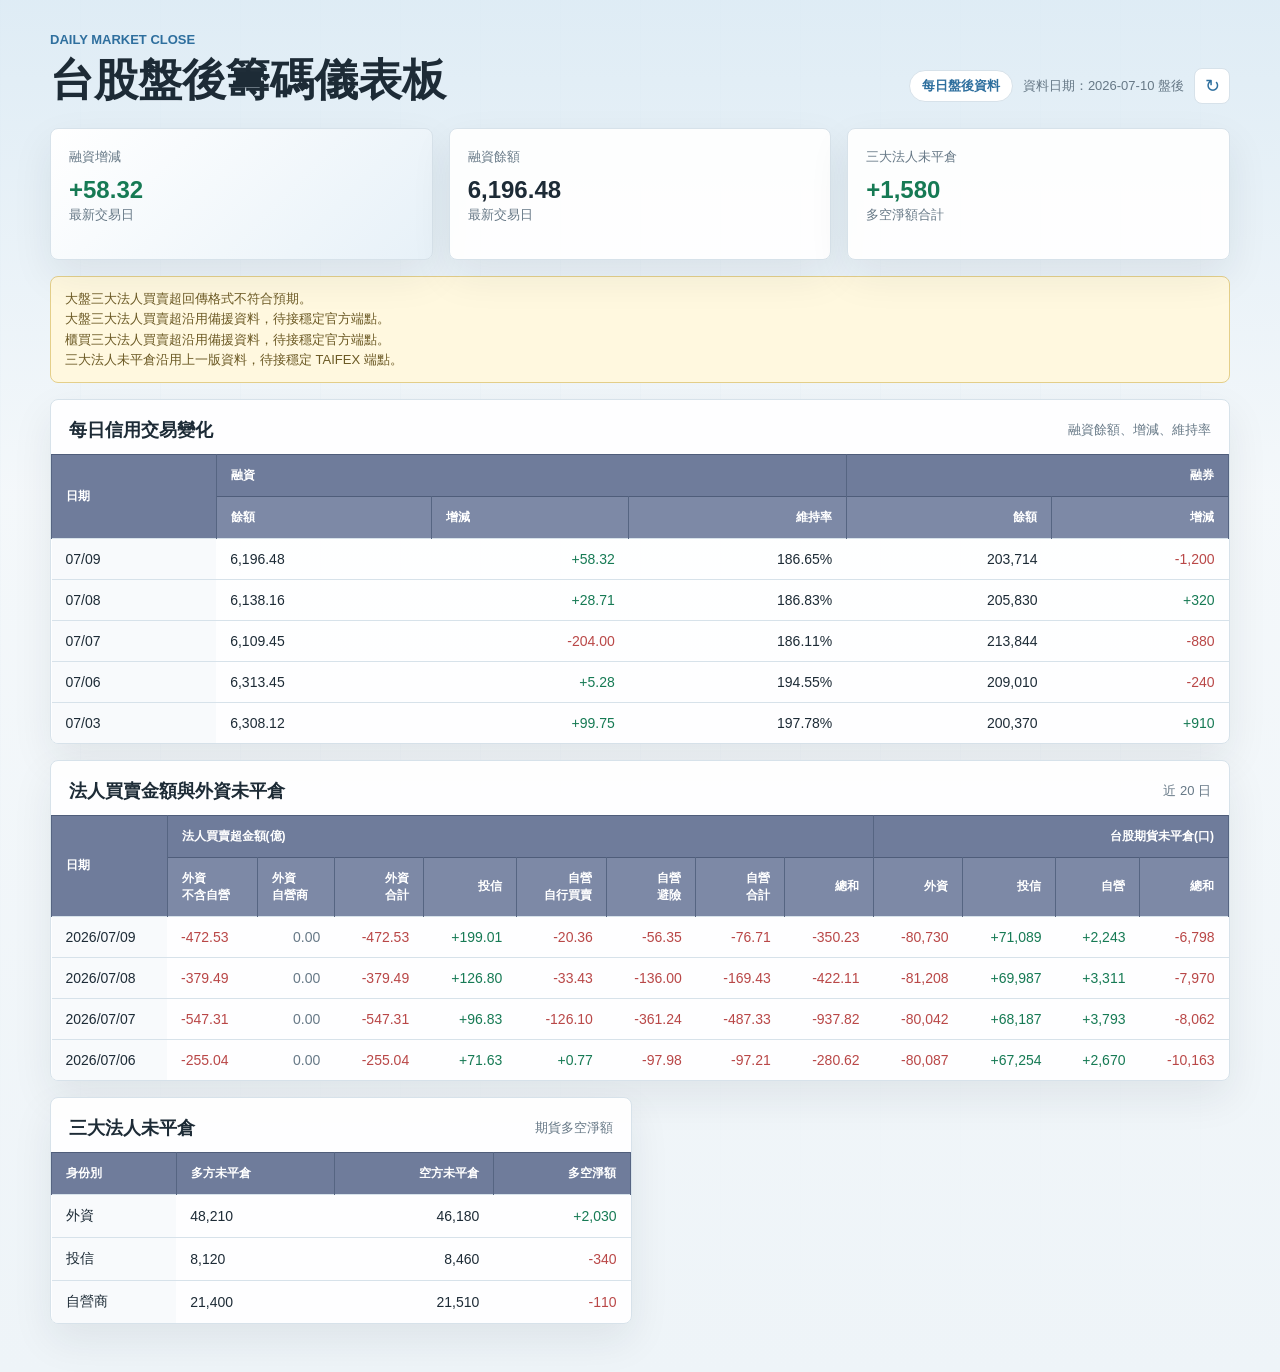
==== index.html @ 30b4d4ce "feat: add institutional history table" ====
<!doctype html>
<html lang="zh-Hant">
  <head>
    <meta charset="utf-8">
    <meta name="viewport" content="width=device-width, initial-scale=1">
    <title>台股盤後籌碼儀表板</title>
    <link rel="stylesheet" href="assets/styles.css">
  </head>
  <body>
    <main class="dashboard">
      <header class="topbar">
        <div>
          <p class="eyebrow">Daily Market Close</p>
          <h1>台股盤後籌碼儀表板</h1>
        </div>
        <div class="status-panel">
          <span id="dataStatus" class="status-pill">載入中</span>
          <span id="updatedAt" class="muted">資料日期：--</span>
          <button id="refreshButton" class="icon-button" type="button" title="重新整理" aria-label="重新整理">↻</button>
        </div>
      </header>

      <section class="summary-grid three" aria-label="盤後摘要">
        <article class="metric-card strong">
          <span class="metric-label">融資增減</span>
          <strong id="creditTotal">--</strong>
          <span class="muted">最新交易日</span>
        </article>
        <article class="metric-card">
          <span class="metric-label">融資餘額</span>
          <strong id="marginBalanceTotal">--</strong>
          <span class="muted">最新交易日</span>
        </article>
        <article class="metric-card">
          <span class="metric-label">三大法人未平倉</span>
          <strong id="futuresTotal">--</strong>
          <span class="muted">多空淨額合計</span>
        </article>
      </section>

      <section id="sourceIssues" class="notice" hidden></section>

      <section class="content-grid">
        <article class="panel full focus-panel">
          <div class="panel-header">
            <h2>每日信用交易變化</h2>
            <span class="muted">融資餘額、增減、維持率</span>
          </div>
          <div class="table-wrap credit-table-wrap">
            <table class="data-table credit-table">
              <thead>
                <tr>
                  <th rowspan="2">日期</th>
                  <th colspan="3">融資</th>
                  <th colspan="2">融券</th>
                </tr>
                <tr>
                  <th>餘額</th>
                  <th>增減</th>
                  <th>維持率</th>
                  <th>餘額</th>
                  <th>增減</th>
                </tr>
              </thead>
              <tbody id="creditHistoryRows"></tbody>
            </table>
          </div>
        </article>

        <article class="panel full">
          <div class="panel-header">
            <h2>法人買賣金額與外資未平倉</h2>
            <span class="muted">近 20 日</span>
          </div>
          <div class="table-wrap">
            <table class="data-table institution-history-table">
              <thead>
                <tr>
                  <th rowspan="2">日期</th>
                  <th colspan="8">法人買賣超金額(億)</th>
                  <th colspan="4">台股期貨未平倉(口)</th>
                </tr>
                <tr>
                  <th>外資<br>不含自營</th>
                  <th>外資<br>自營商</th>
                  <th>外資<br>合計</th>
                  <th>投信</th>
                  <th>自營<br>自行買賣</th>
                  <th>自營<br>避險</th>
                  <th>自營<br>合計</th>
                  <th>總和</th>
                  <th>外資</th>
                  <th>投信</th>
                  <th>自營</th>
                  <th>總和</th>
                </tr>
              </thead>
              <tbody id="institutionalHistoryRows"></tbody>
            </table>
          </div>
        </article>

        <article class="panel">
          <div class="panel-header">
            <h2>三大法人未平倉</h2>
            <span class="muted">期貨多空淨額</span>
          </div>
          <div class="table-wrap">
            <table class="data-table">
              <thead>
                <tr>
                  <th>身份別</th>
                  <th>多方未平倉</th>
                  <th>空方未平倉</th>
                  <th>多空淨額</th>
                </tr>
              </thead>
              <tbody id="futuresRows"></tbody>
            </table>
          </div>
        </article>

      </section>
    </main>

    <script src="assets/app.js"></script>
  </body>
</html>
---- assets/styles.css ----
:root {
  --bg: #eef4f8;
  --surface: #ffffff;
  --surface-soft: #f7fafc;
  --line: #d7e2ea;
  --text: #1d2b36;
  --muted: #667886;
  --blue: #2e6f9e;
  --blue-soft: #dbeaf4;
  --green: #167a54;
  --red: #b94747;
  --shadow: 0 16px 40px rgba(29, 43, 54, 0.08);
}

* {
  box-sizing: border-box;
}

body {
  margin: 0;
  min-height: 100vh;
  color: var(--text);
  background:
    linear-gradient(180deg, rgba(219, 234, 244, 0.9), rgba(238, 244, 248, 0.65) 36%, var(--bg)),
    repeating-linear-gradient(90deg, rgba(46, 111, 158, 0.05) 0 1px, transparent 1px 80px);
  font-family: "Noto Sans TC", "Microsoft JhengHei", sans-serif;
}

.dashboard {
  width: min(1180px, calc(100% - 32px));
  margin: 0 auto;
  padding: 32px 0 48px;
}

.topbar {
  display: flex;
  align-items: flex-end;
  justify-content: space-between;
  gap: 24px;
  margin-bottom: 24px;
}

.eyebrow {
  margin: 0 0 8px;
  color: var(--blue);
  font-size: 13px;
  font-weight: 700;
  letter-spacing: 0;
  text-transform: uppercase;
}

h1,
h2 {
  margin: 0;
  letter-spacing: 0;
}

h1 {
  font-size: clamp(28px, 4vw, 44px);
  line-height: 1.12;
}

h2 {
  font-size: 18px;
}

.status-panel {
  display: flex;
  align-items: center;
  justify-content: flex-end;
  gap: 10px;
  flex-wrap: wrap;
}

.status-pill {
  display: inline-flex;
  align-items: center;
  min-height: 32px;
  padding: 6px 12px;
  border: 1px solid var(--line);
  border-radius: 999px;
  background: var(--surface);
  color: var(--blue);
  font-size: 13px;
  font-weight: 700;
}

.icon-button {
  width: 36px;
  height: 36px;
  border: 1px solid var(--line);
  border-radius: 8px;
  background: var(--surface);
  color: var(--blue);
  cursor: pointer;
  font-size: 18px;
  line-height: 1;
}

.icon-button:hover {
  background: var(--blue-soft);
}

.summary-grid,
.content-grid {
  display: grid;
  gap: 16px;
}

.summary-grid {
  grid-template-columns: 1.4fr repeat(3, 1fr);
  margin-bottom: 16px;
}

.summary-grid.three {
  grid-template-columns: repeat(3, 1fr);
}

.content-grid {
  grid-template-columns: 1fr 1fr;
}

.metric-card,
.panel {
  border: 1px solid var(--line);
  border-radius: 8px;
  background: rgba(255, 255, 255, 0.94);
  box-shadow: var(--shadow);
}

.metric-card {
  min-height: 132px;
  padding: 18px;
}

.metric-card.strong {
  background: linear-gradient(135deg, #ffffff 0%, #e7f1f8 100%);
}

.metric-label,
.muted {
  color: var(--muted);
  font-size: 13px;
}

.metric-card strong {
  display: block;
  margin-top: 10px;
  font-size: 24px;
  line-height: 1.2;
}

.metric-row {
  display: flex;
  align-items: baseline;
  gap: 12px;
  flex-wrap: wrap;
  margin-top: 8px;
}

.metric-value {
  font-size: 34px;
  font-weight: 800;
}

.metric-change {
  font-size: 15px;
  font-weight: 800;
}

.positive {
  color: var(--green);
}

.negative {
  color: var(--red);
}

.neutral {
  color: var(--muted);
}

.panel {
  min-width: 0;
  overflow: hidden;
}

.panel.full {
  grid-column: 1 / -1;
}

.notice {
  margin-bottom: 16px;
  padding: 12px 14px;
  border: 1px solid #e4cf8a;
  border-radius: 8px;
  background: #fff8df;
  color: #6b5924;
  font-size: 13px;
  line-height: 1.55;
}

.panel-header {
  display: flex;
  align-items: center;
  justify-content: space-between;
  gap: 16px;
  padding: 18px 18px 12px;
}

.table-wrap {
  overflow-x: auto;
}

table {
  width: 100%;
  border-collapse: collapse;
  font-size: 14px;
}

.data-table {
  min-width: 520px;
}

.credit-table {
  min-width: 620px;
}

.institution-history-table {
  min-width: 1120px;
}

th,
td {
  padding: 12px 14px;
  border-top: 1px solid var(--line);
  text-align: right;
  white-space: nowrap;
}

th:first-child,
td:first-child,
th:nth-child(2),
td:nth-child(2) {
  text-align: left;
}

th {
  background: #6f7c9b;
  color: #ffffff;
  border-top-color: #4f5d7a;
  border-left: 1px solid #566582;
  border-right: 1px solid #566582;
}

.data-table thead tr:nth-child(2) th {
  background: #7d89a6;
}

.data-table td:first-child,
.data-table th:first-child {
  position: sticky;
  left: 0;
  z-index: 1;
  background: #f8fafc;
  color: var(--text);
}

.data-table th:first-child {
  z-index: 2;
  background: #6f7c9b;
  color: #ffffff;
}

.data-table thead th {
  color: var(--muted);
  font-size: 12px;
  font-weight: 700;
}

.data-table thead th {
  color: #ffffff;
}

td {
  font-variant-numeric: tabular-nums;
}

.empty-row td {
  color: var(--muted);
  text-align: left;
}

@media (max-width: 900px) {
  .topbar {
    align-items: flex-start;
    flex-direction: column;
  }

  .status-panel {
    justify-content: flex-start;
  }

  .summary-grid,
  .content-grid {
    grid-template-columns: 1fr;
  }

  .metric-card {
    min-height: auto;
  }
}

@media (max-width: 560px) {
  .dashboard {
    width: 100%;
    padding: 12px 10px 28px;
  }

  .topbar {
    gap: 12px;
    margin-bottom: 12px;
  }

  .eyebrow {
    margin-bottom: 4px;
    font-size: 11px;
  }

  h1 {
    font-size: 22px;
  }

  .panel-header {
    align-items: center;
    flex-direction: row;
    padding: 12px 12px 8px;
  }

  h2 {
    font-size: 16px;
  }

  .summary-grid {
    gap: 8px;
    margin-bottom: 10px;
  }

  .metric-card {
    padding: 12px;
  }

  .metric-card strong {
    margin-top: 6px;
    font-size: 22px;
  }

  .notice {
    margin-bottom: 10px;
    padding: 10px 12px;
  }

  .table-wrap {
    border-top: 1px solid var(--line);
    -webkit-overflow-scrolling: touch;
  }

  th,
  td {
    padding: 9px 10px;
    font-size: 13px;
  }

  .content-grid {
    gap: 10px;
  }
}
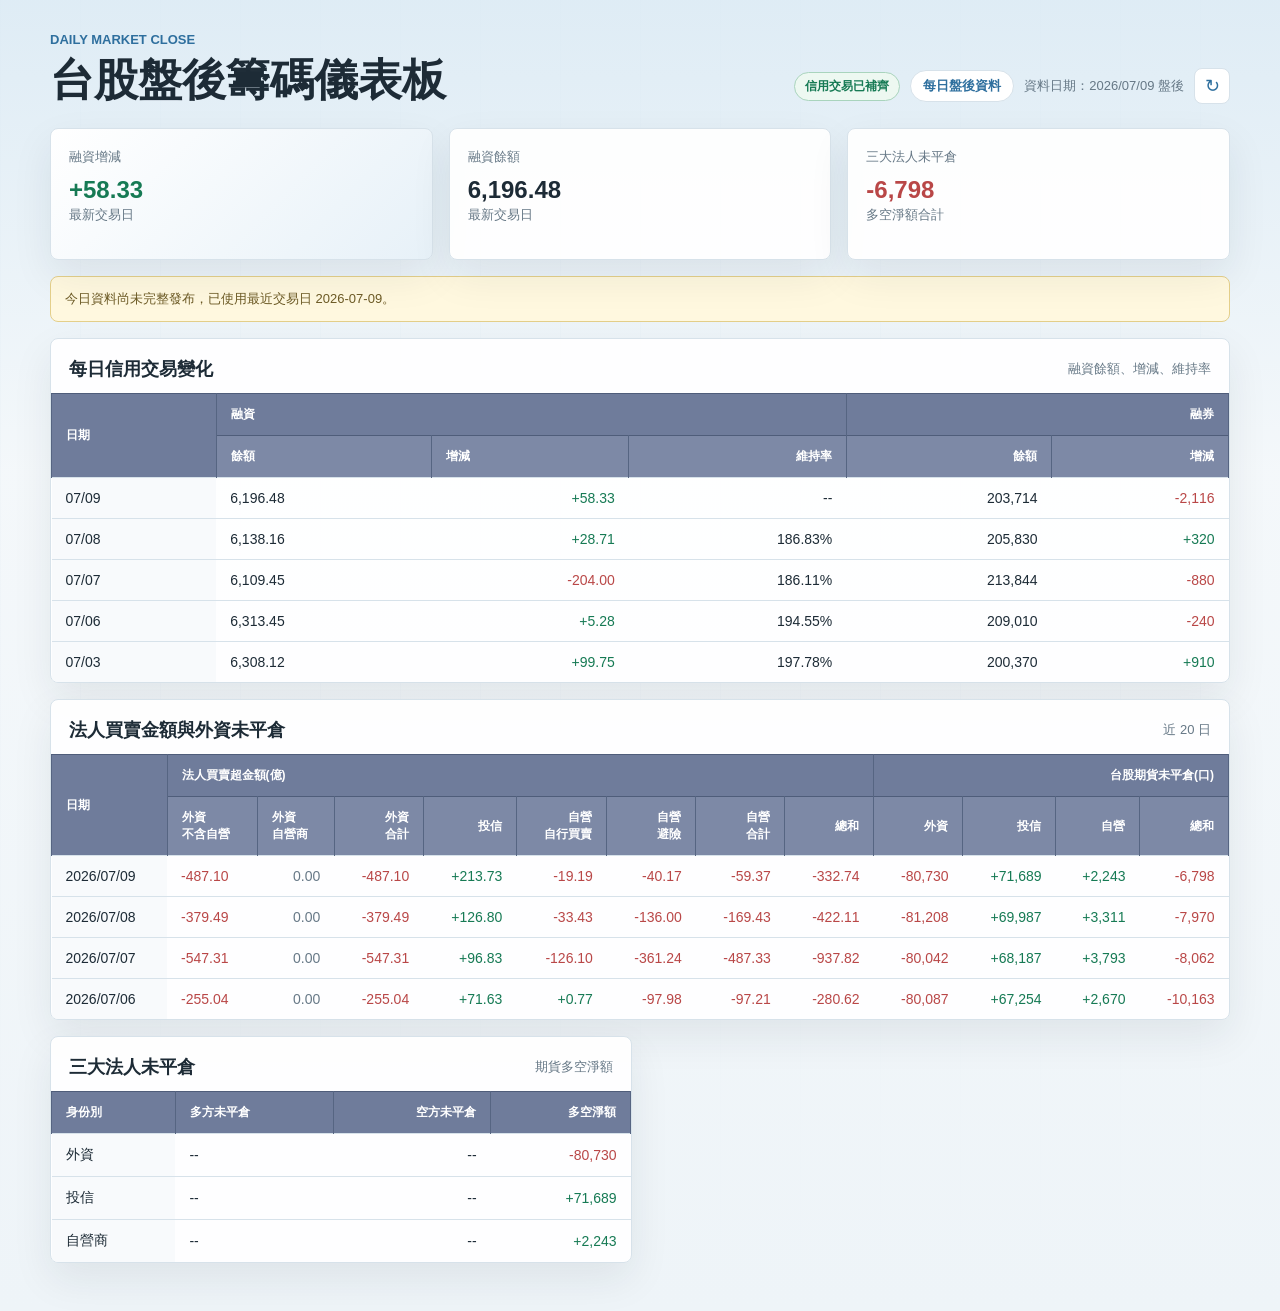
==== commit 0978fb0a: "feat: show market data completeness status" ====
--- a/index.html
+++ b/index.html
@@ -14,6 +14,7 @@
           <h1>台股盤後籌碼儀表板</h1>
         </div>
         <div class="status-panel">
+          <span id="dataVersion" class="data-version">--</span>
           <span id="dataStatus" class="status-pill">載入中</span>
           <span id="updatedAt" class="muted">資料日期：--</span>
           <button id="refreshButton" class="icon-button" type="button" title="重新整理" aria-label="重新整理">↻</button>
--- a/assets/styles.css
+++ b/assets/styles.css
@@ -85,6 +85,31 @@
   font-weight: 700;
 }
 
+.data-version {
+  display: inline-flex;
+  align-items: center;
+  min-height: 28px;
+  padding: 5px 10px;
+  border: 1px solid #cbd9e4;
+  border-radius: 999px;
+  background: #edf4f8;
+  color: #496b82;
+  font-size: 12px;
+  font-weight: 700;
+}
+
+.data-version[data-stage="complete"] {
+  border-color: #a9d4bd;
+  background: #edf8f1;
+  color: var(--green);
+}
+
+.data-version[data-stage="preliminary"] {
+  border-color: #e6cf90;
+  background: #fff8df;
+  color: #806424;
+}
+
 .icon-button {
   width: 36px;
   height: 36px;
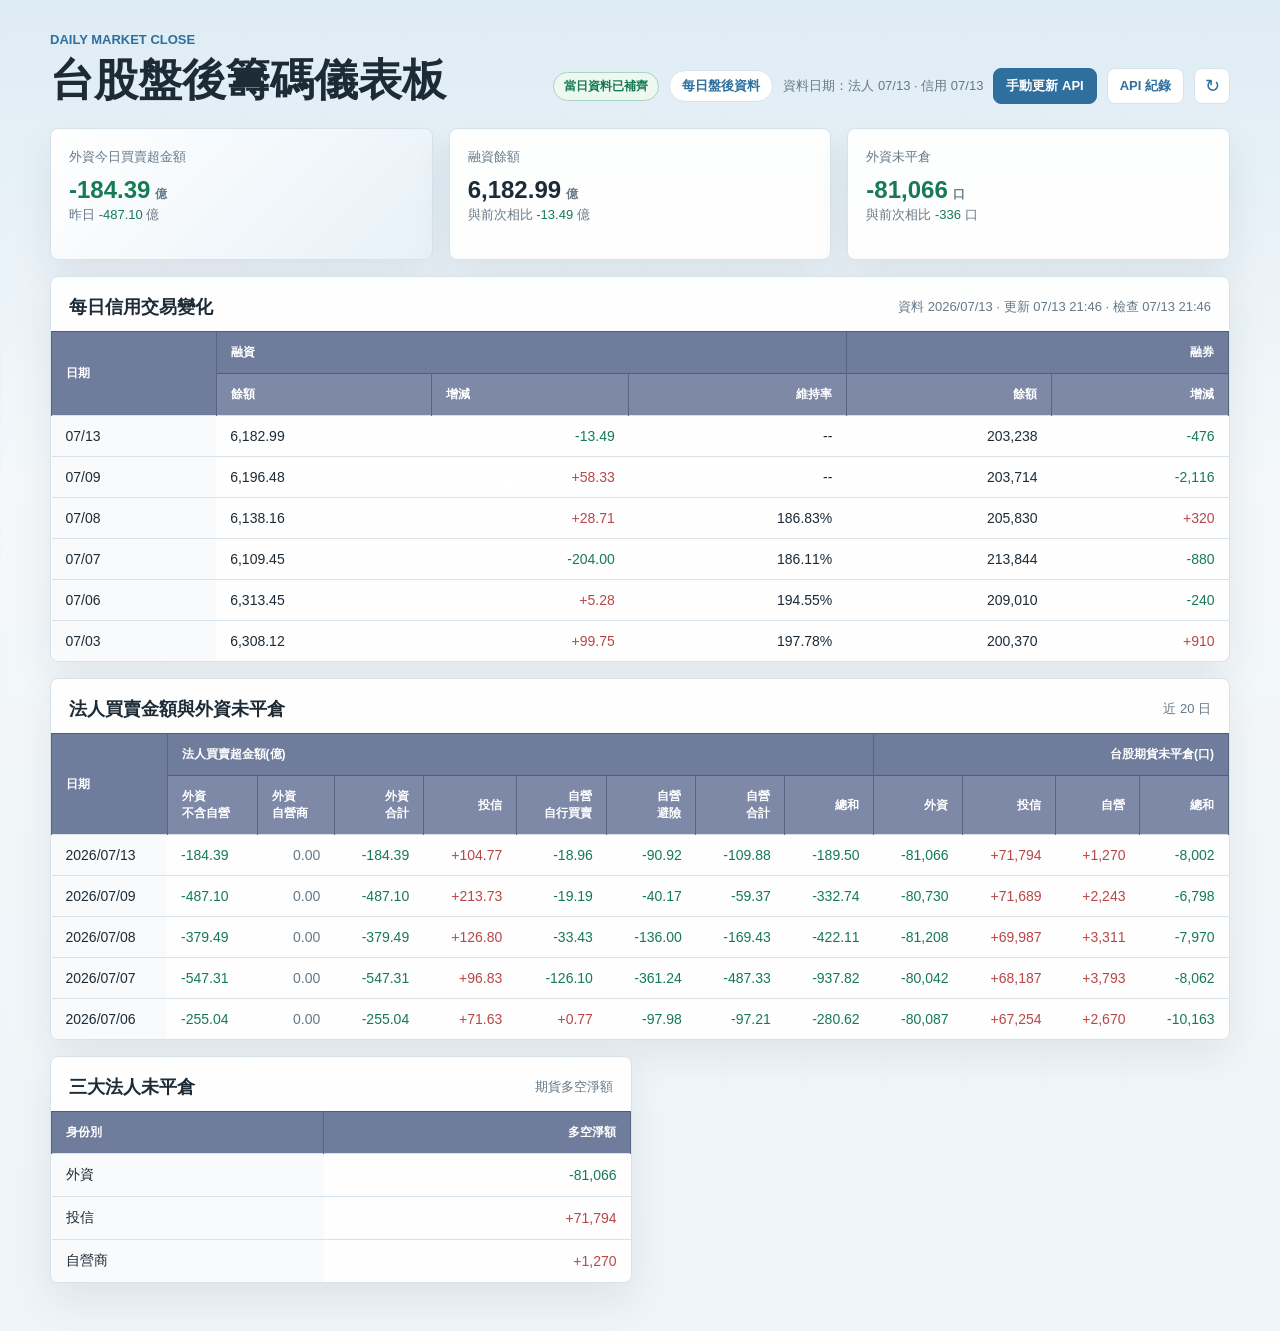
==== commit ebe5bfa2: "feat: update market sections independently" ====
--- a/index.html
+++ b/index.html
@@ -17,6 +17,8 @@
           <span id="dataVersion" class="data-version">--</span>
           <span id="dataStatus" class="status-pill">載入中</span>
           <span id="updatedAt" class="muted">資料日期：--</span>
+          <a class="action-link" href="https://github.com/b125482223-hue/STOCK_MINE/actions/workflows/update-market-data.yml" target="_blank" rel="noopener noreferrer">手動更新 API</a>
+          <a class="action-link secondary" href="data/logs/api-call-history.json" target="_blank" rel="noopener noreferrer">API 紀錄</a>
           <button id="refreshButton" class="icon-button" type="button" title="重新整理" aria-label="重新整理">↻</button>
         </div>
       </header>
@@ -45,7 +47,7 @@
         <article class="panel full focus-panel">
           <div class="panel-header">
             <h2>每日信用交易變化</h2>
-            <span class="muted">融資餘額、增減、維持率</span>
+            <span id="creditUpdatedAt" class="muted update-time">信用資料：--</span>
           </div>
           <div class="table-wrap credit-table-wrap">
             <table class="data-table credit-table">
--- a/assets/styles.css
+++ b/assets/styles.css
@@ -110,6 +110,43 @@
   color: #806424;
 }
 
+.data-version[data-stage="credit"],
+.data-version[data-stage="partial"] {
+  border-color: #e6cf90;
+  background: #fff8df;
+  color: #806424;
+}
+
+.data-version[data-stage="waiting"] {
+  border-color: #d9c4c4;
+  background: #fbefef;
+  color: var(--red);
+}
+
+.action-link {
+  display: inline-flex;
+  align-items: center;
+  min-height: 36px;
+  padding: 7px 12px;
+  border: 1px solid var(--blue);
+  border-radius: 8px;
+  background: var(--blue);
+  color: #ffffff;
+  font-size: 13px;
+  font-weight: 700;
+  text-decoration: none;
+}
+
+.action-link:hover {
+  background: #245b82;
+}
+
+.action-link.secondary {
+  border-color: var(--line);
+  background: var(--surface);
+  color: var(--blue);
+}
+
 .icon-button {
   width: 36px;
   height: 36px;
@@ -194,11 +231,11 @@
 }
 
 .positive {
+  color: var(--red);
+}
+
+.negative {
   color: var(--green);
-}
-
-.negative {
-  color: var(--red);
 }
 
 .neutral {
@@ -233,6 +270,10 @@
   padding: 18px 18px 12px;
 }
 
+.update-time {
+  text-align: right;
+}
+
 .table-wrap {
   overflow-x: auto;
 }
@@ -253,6 +294,22 @@
 
 .institution-history-table {
   min-width: 1120px;
+}
+
+.futures-table {
+  min-width: 0;
+}
+
+.futures-table th:last-child,
+.futures-table td:last-child {
+  text-align: right;
+}
+
+.metric-unit {
+  margin-left: 5px;
+  color: var(--muted);
+  font-size: 12px;
+  font-weight: 700;
 }
 
 th,
@@ -331,6 +388,10 @@
     grid-template-columns: 1fr;
   }
 
+  .summary-grid.three {
+    grid-template-columns: 1fr;
+  }
+
   .metric-card {
     min-height: auto;
   }
@@ -357,9 +418,13 @@
   }
 
   .panel-header {
-    align-items: center;
-    flex-direction: row;
+    align-items: flex-start;
+    flex-direction: column;
     padding: 12px 12px 8px;
+  }
+
+  .update-time {
+    text-align: left;
   }
 
   h2 {
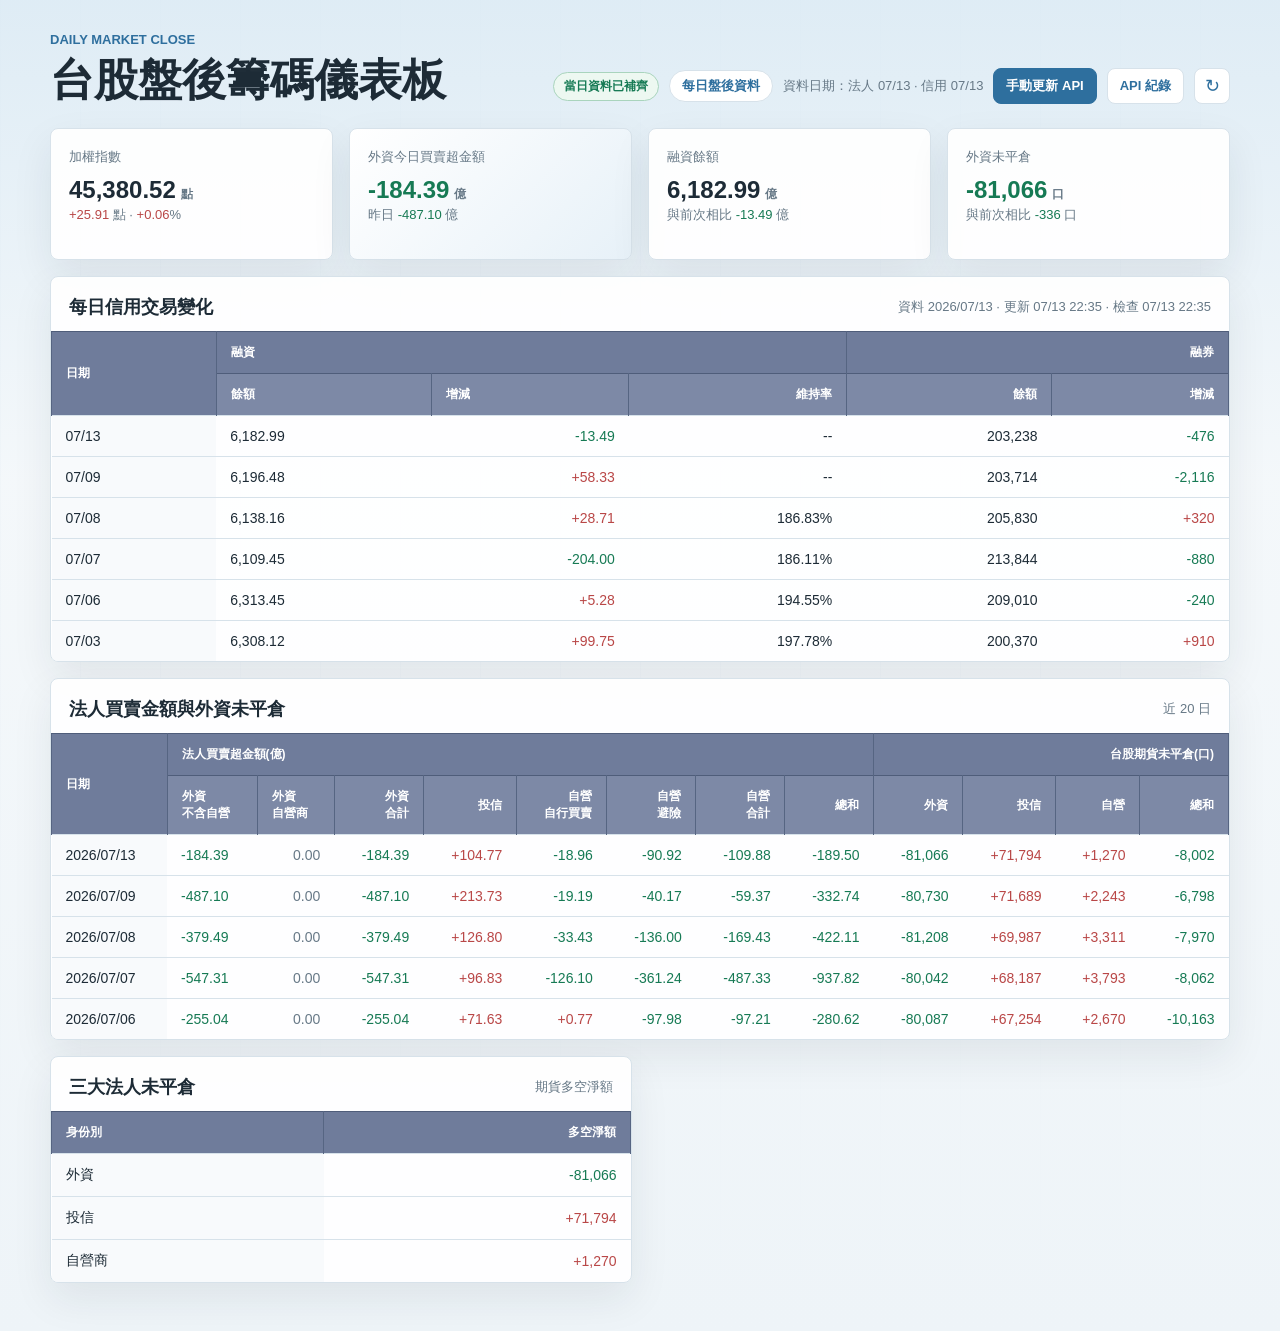
==== commit f5ad8ab5: "feat: show TAIEX market direction" ====
--- a/index.html
+++ b/index.html
@@ -18,26 +18,31 @@
           <span id="dataStatus" class="status-pill">載入中</span>
           <span id="updatedAt" class="muted">資料日期：--</span>
           <a class="action-link" href="https://github.com/b125482223-hue/STOCK_MINE/actions/workflows/update-market-data.yml" target="_blank" rel="noopener noreferrer">手動更新 API</a>
-          <a class="action-link secondary" href="data/logs/api-call-history.json" target="_blank" rel="noopener noreferrer">API 紀錄</a>
+          <a class="action-link secondary" href="api-status.html">API 紀錄</a>
           <button id="refreshButton" class="icon-button" type="button" title="重新整理" aria-label="重新整理">↻</button>
         </div>
       </header>
 
-      <section class="summary-grid three" aria-label="盤後摘要">
+      <section class="summary-grid four" aria-label="盤後摘要">
+        <article class="metric-card index-card">
+          <span class="metric-label">加權指數</span>
+          <strong id="marketIndex">--</strong>
+          <span id="marketIndexChange" class="muted">漲跌待更新</span>
+        </article>
         <article class="metric-card strong">
-          <span class="metric-label">融資增減</span>
+          <span id="foreignLabel" class="metric-label">外資今日買賣超金額</span>
           <strong id="creditTotal">--</strong>
-          <span class="muted">最新交易日</span>
+          <span id="foreignSubtitle" class="muted">昨日 --</span>
         </article>
         <article class="metric-card">
-          <span class="metric-label">融資餘額</span>
+          <span id="marginLabel" class="metric-label">融資餘額</span>
           <strong id="marginBalanceTotal">--</strong>
-          <span class="muted">最新交易日</span>
+          <span id="marginSubtitle" class="muted">與前次相比 --</span>
         </article>
         <article class="metric-card">
-          <span class="metric-label">三大法人未平倉</span>
+          <span id="futuresLabel" class="metric-label">外資未平倉</span>
           <strong id="futuresTotal">--</strong>
-          <span class="muted">多空淨額合計</span>
+          <span id="futuresSubtitle" class="muted">與前次相比 --</span>
         </article>
       </section>
 
--- a/assets/styles.css
+++ b/assets/styles.css
@@ -178,6 +178,14 @@
   grid-template-columns: repeat(3, 1fr);
 }
 
+.summary-grid.four {
+  grid-template-columns: repeat(4, 1fr);
+}
+
+.index-card {
+  background: linear-gradient(145deg, #ffffff 0%, #edf5fa 100%);
+}
+
 .content-grid {
   grid-template-columns: 1fr 1fr;
 }
@@ -274,6 +282,58 @@
   text-align: right;
 }
 
+.api-dashboard {
+  max-width: 920px;
+}
+
+.api-topbar {
+  align-items: center;
+}
+
+.api-log-updated {
+  margin: 10px 0 0;
+}
+
+.api-log-table {
+  min-width: 0;
+}
+
+.api-log-table th:nth-child(2),
+.api-log-table td:nth-child(2) {
+  text-align: left;
+}
+
+.api-call-name {
+  display: inline-block;
+  margin-right: 8px;
+}
+
+.api-state {
+  display: inline-flex;
+  min-width: 56px;
+  justify-content: center;
+  padding: 4px 8px;
+  border-radius: 999px;
+  font-size: 12px;
+  font-weight: 700;
+  vertical-align: middle;
+}
+
+.api-state.success {
+  background: #edf8f1;
+  color: var(--green);
+}
+
+.api-state.waiting {
+  background: #fff8df;
+  color: #806424;
+}
+
+.api-state.failed {
+  background: #fbefef;
+  color: var(--red);
+}
+
 .table-wrap {
   overflow-x: auto;
 }
@@ -392,6 +452,10 @@
     grid-template-columns: 1fr;
   }
 
+  .summary-grid.four {
+    grid-template-columns: repeat(2, 1fr);
+  }
+
   .metric-card {
     min-height: auto;
   }
@@ -440,6 +504,10 @@
     padding: 12px;
   }
 
+  .summary-grid.four {
+    grid-template-columns: 1fr;
+  }
+
   .metric-card strong {
     margin-top: 6px;
     font-size: 22px;
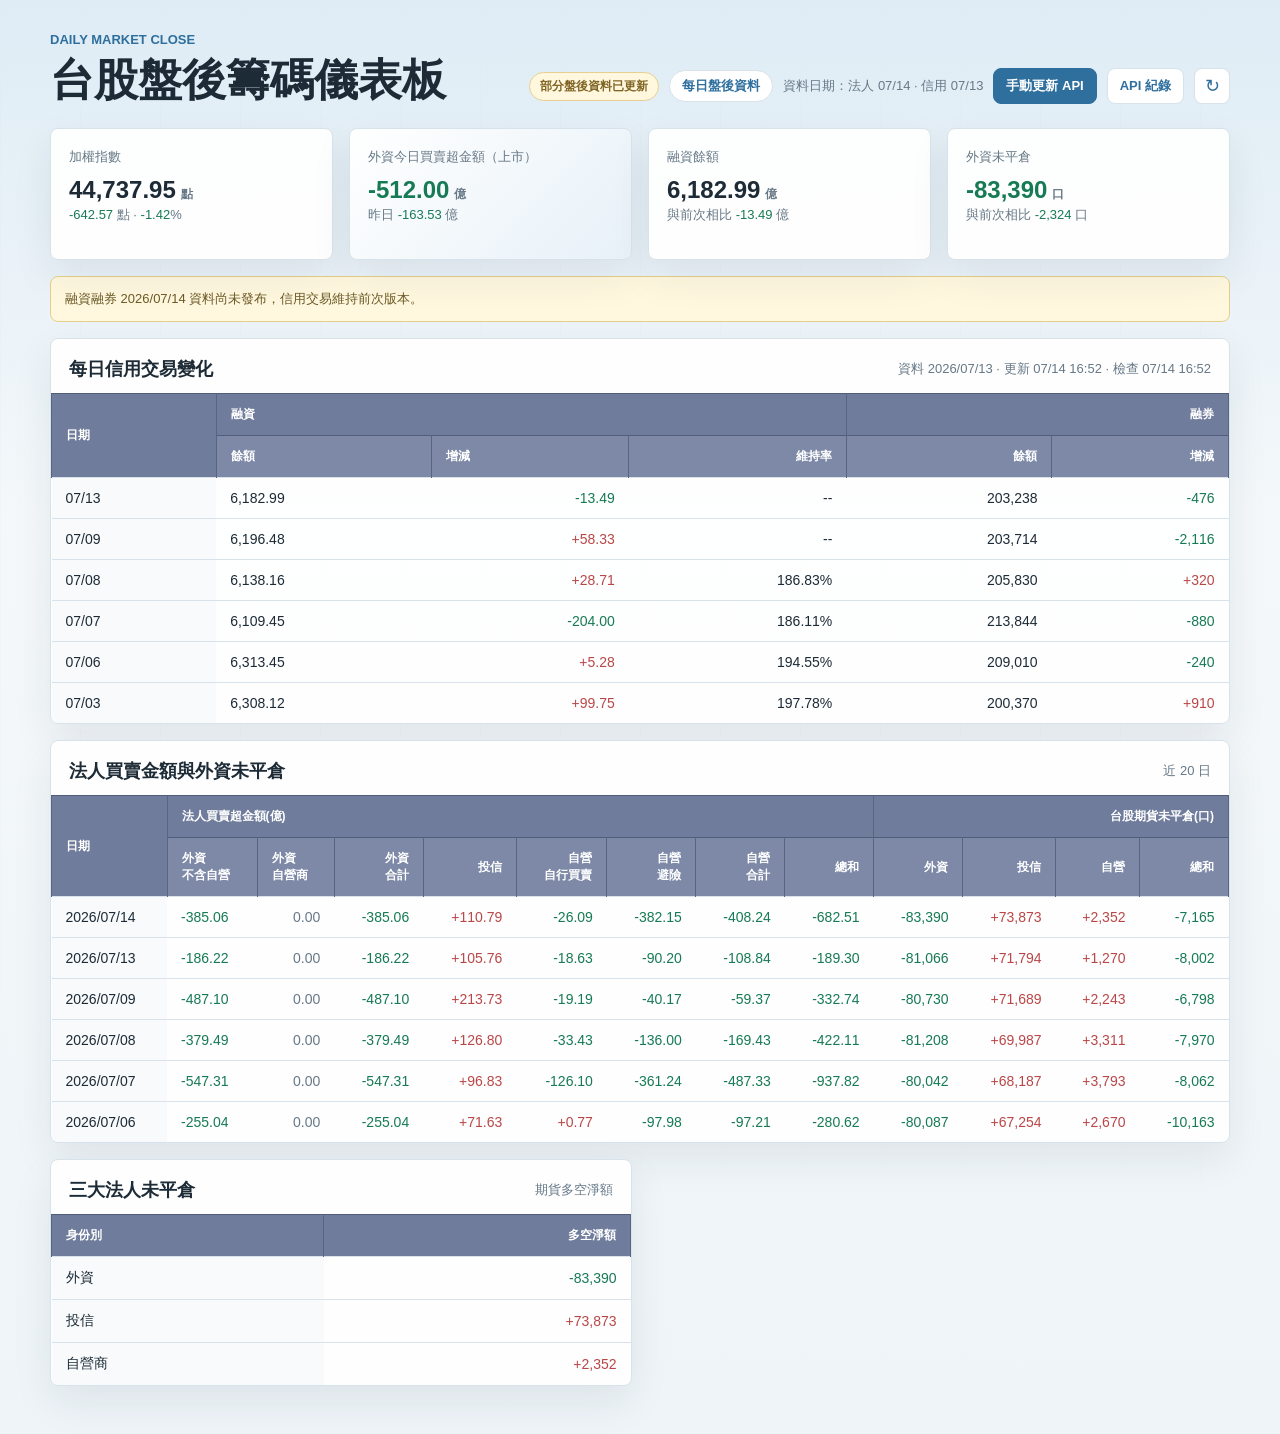
==== commit e1a68a86: "fix: scope foreign amount to TWSE" ====
--- a/index.html
+++ b/index.html
@@ -30,7 +30,7 @@
           <span id="marketIndexChange" class="muted">漲跌待更新</span>
         </article>
         <article class="metric-card strong">
-          <span id="foreignLabel" class="metric-label">外資今日買賣超金額</span>
+          <span id="foreignLabel" class="metric-label">外資今日買賣超金額（上市）</span>
           <strong id="creditTotal">--</strong>
           <span id="foreignSubtitle" class="muted">昨日 --</span>
         </article>
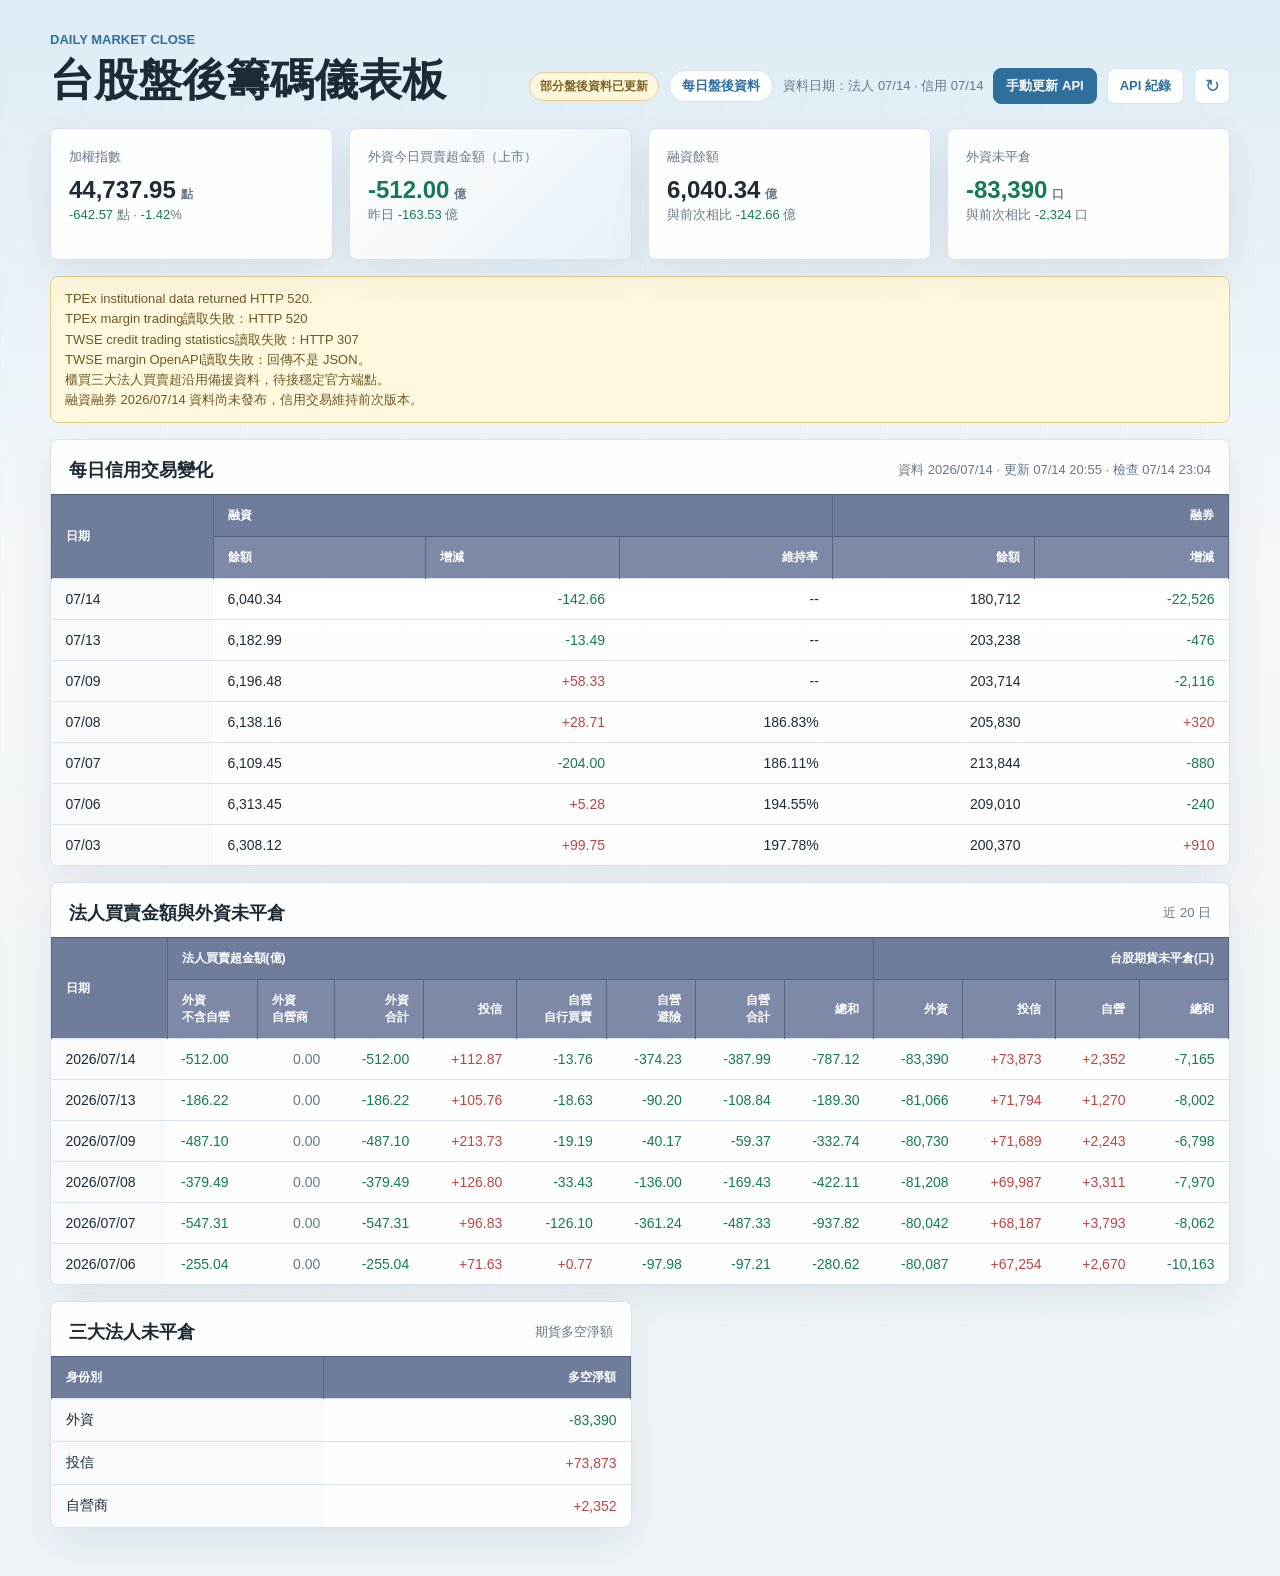
==== commit e27e384c: "fix: bust stale dashboard assets" ====
--- a/index.html
+++ b/index.html
@@ -131,6 +131,6 @@
       </section>
     </main>
 
-    <script src="assets/app.js"></script>
+    <script src="assets/app.js?v=20260714-twse"></script>
   </body>
 </html>
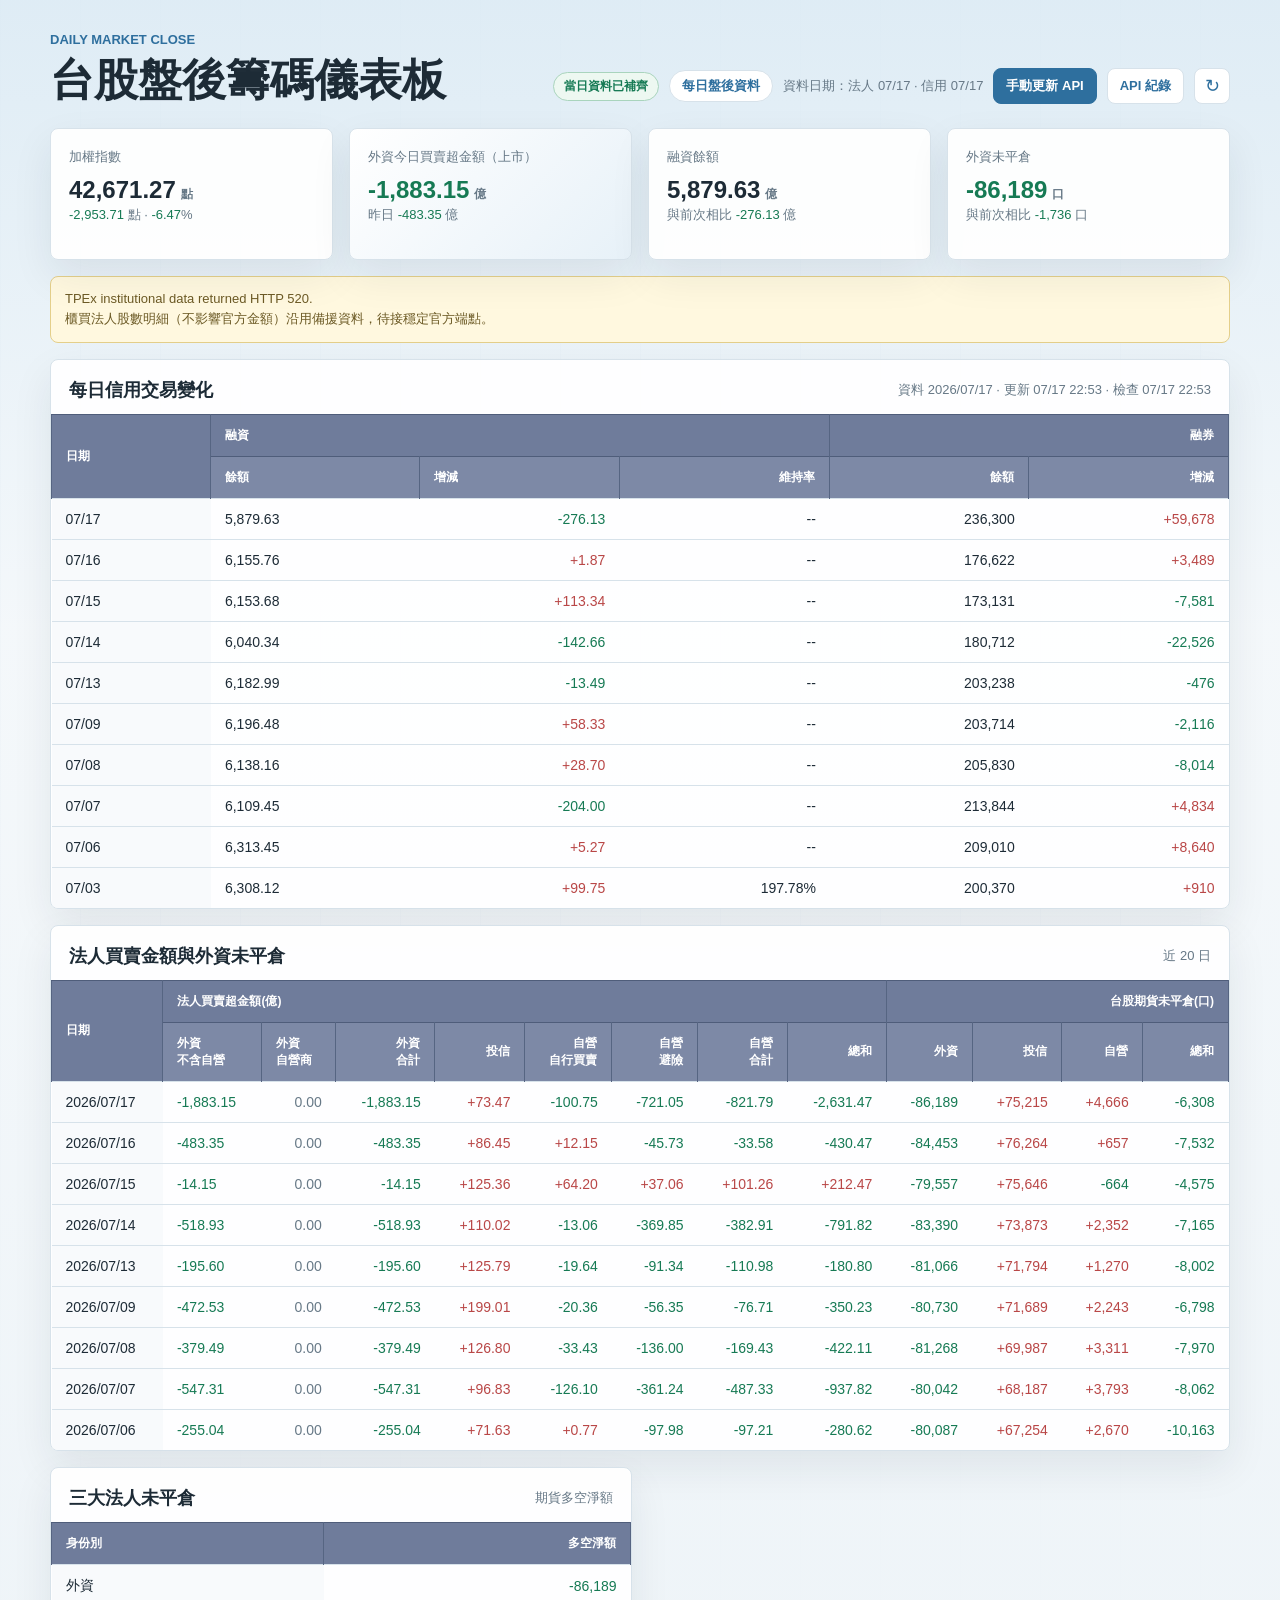
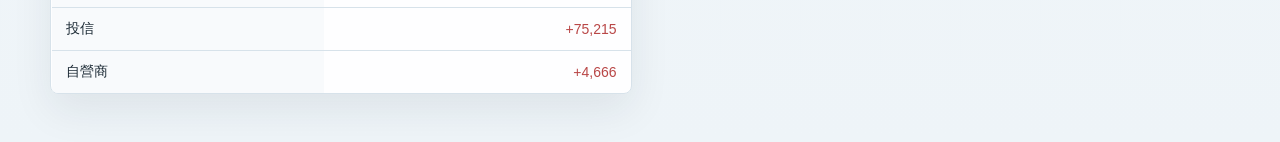
==== commit cc9b0ef8: "fix: auto-refresh deployed market data" ====
--- a/index.html
+++ b/index.html
@@ -131,6 +131,6 @@
       </section>
     </main>
 
-    <script src="assets/app.js?v=20260714-twse"></script>
+    <script src="assets/app.js?v=20260717-auto-refresh"></script>
   </body>
 </html>
